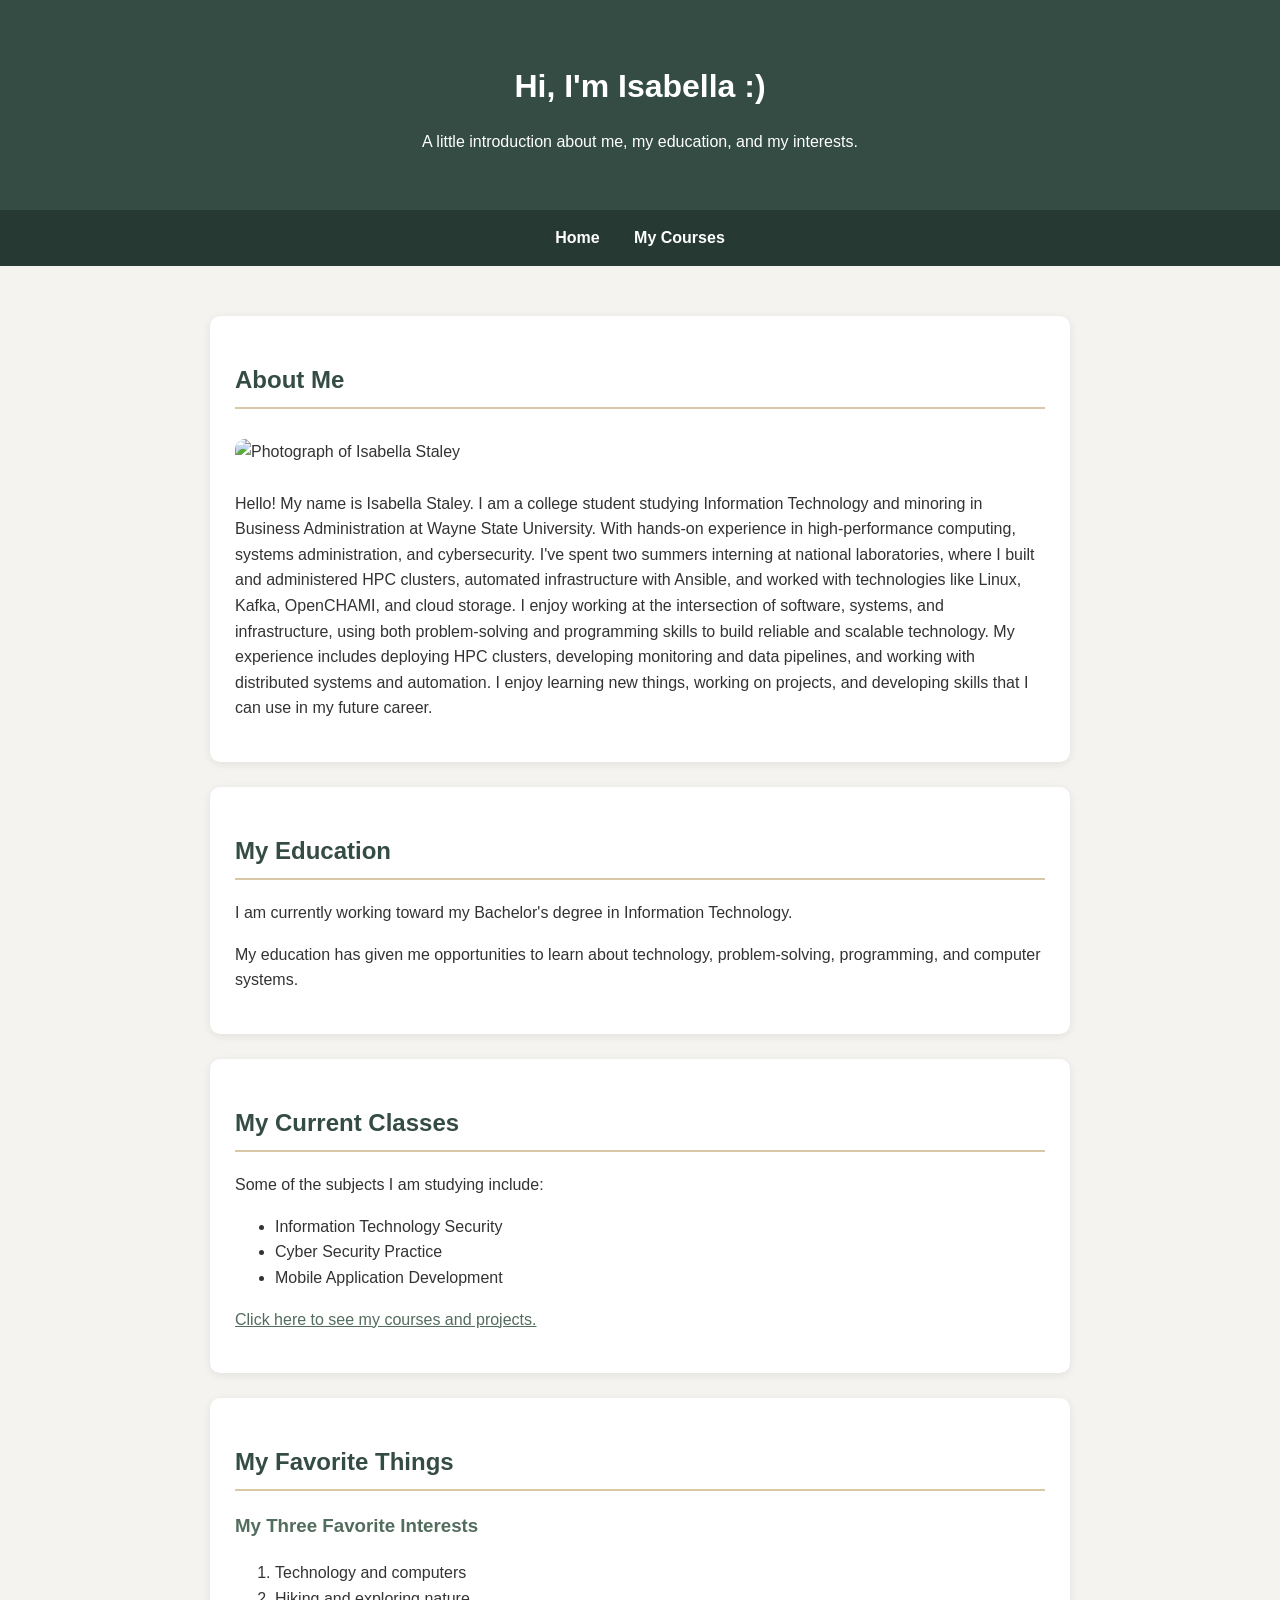
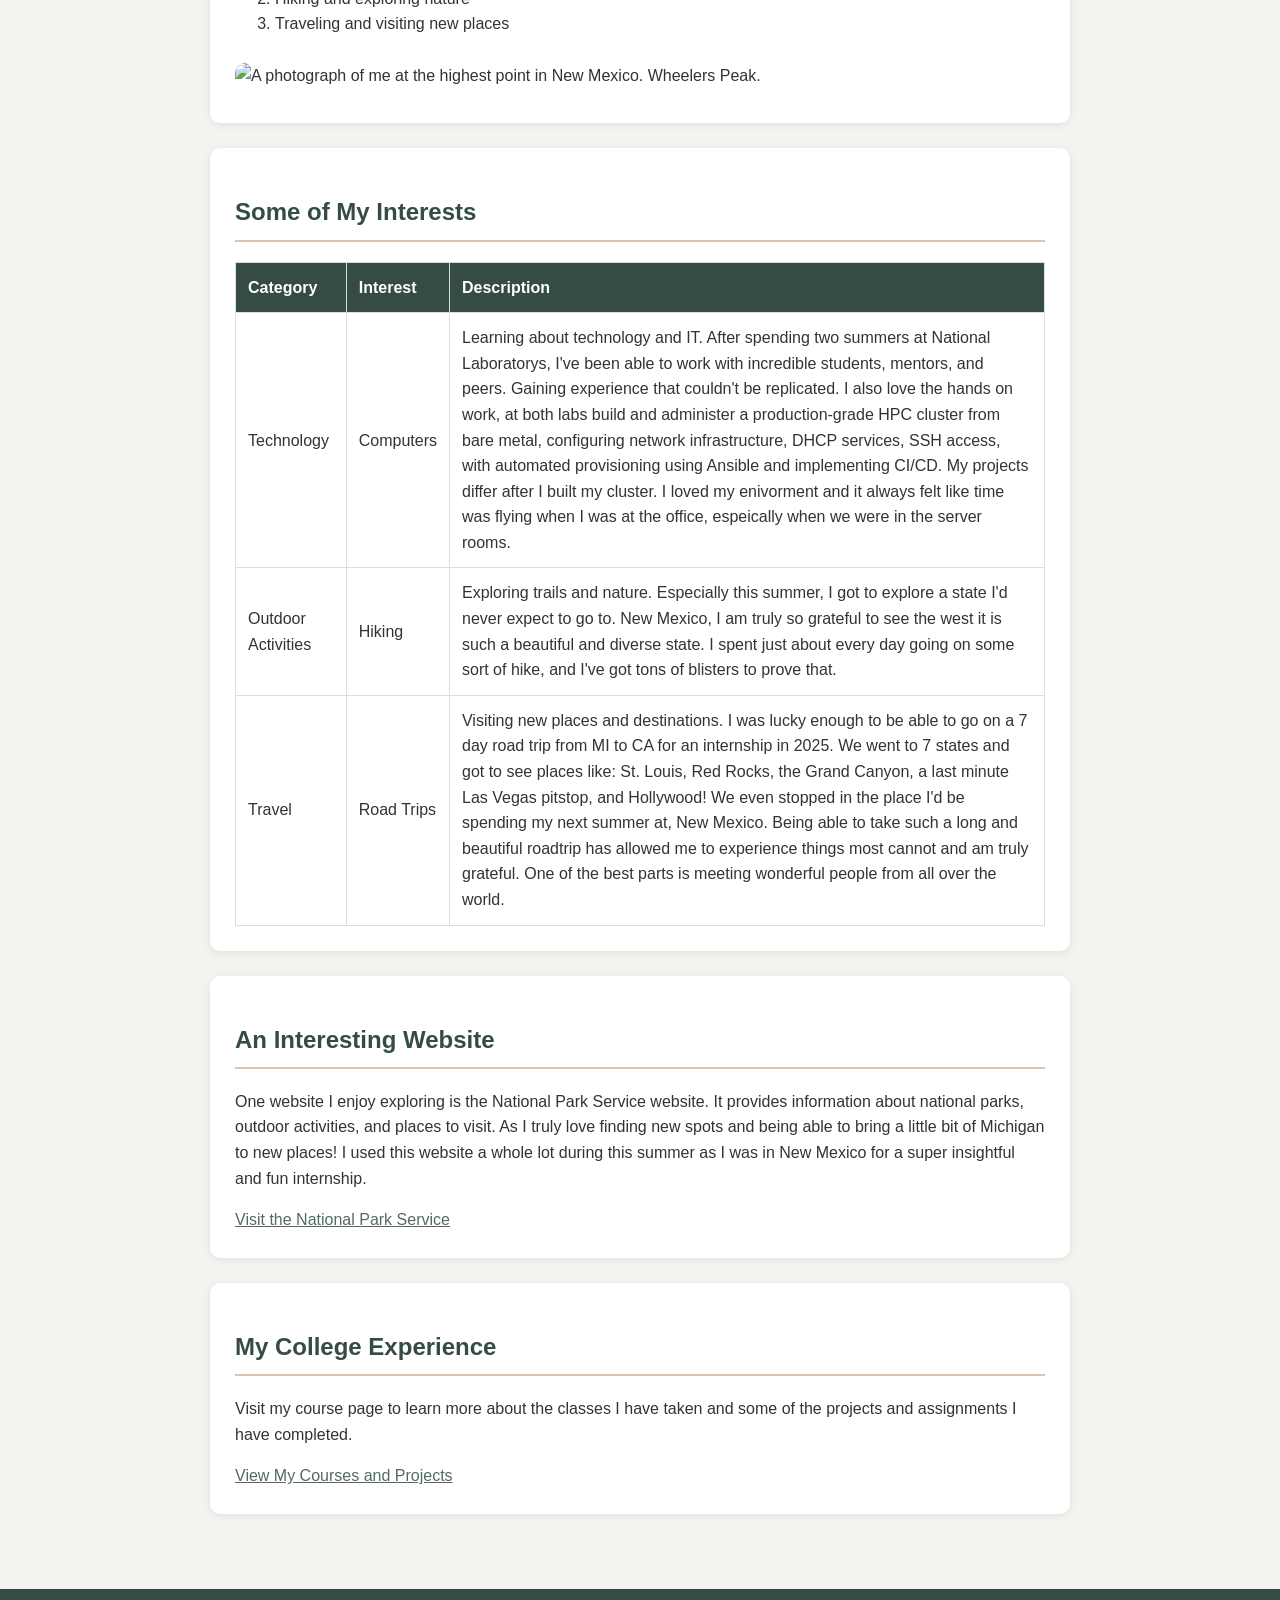
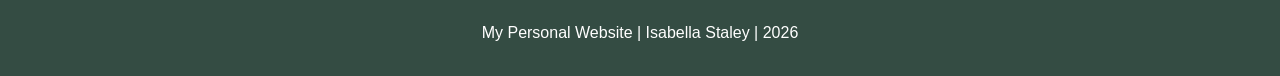
==== index.html @ d5dba24c "Add files via upload" ====
<!DOCTYPE html>
<html lang="en">

<head>
    <!-- Sets the character encoding so text displays correctly -->
    <meta charset="UTF-8">

    <!-- Makes the website adjust to different screen sizes -->
    <meta name="viewport" content="width=device-width, initial-scale=1.0">

    <!-- The title displayed on the browser tab -->
    <title>My Personal Website</title>

    <!-- Connects this HTML page to our CSS stylesheet -->
    <link rel="stylesheet" href="style.css">
</head>

<body>

    <!-- HEADER: The top section of the website -->
    <header>
        <h1>Hi, I'm Isabella :) </h1>
        <p>A little introduction about me, my education, and my interests.</p>
    </header>

    <!-- NAVIGATION: Allows visitors to move between pages -->
    <nav>
        <a href="index.html">Home</a>
        <a href="courses.html">My Courses</a>
    </nav>

    <!-- MAIN: Contains the primary information on the page -->
    <main>

        <!-- SECTION 1: Personal biography -->
        <section>
            <h2>About Me</h2>

            <!-- Replace profile.jpg with your own picture -->
            <img src="images/profile.jpg"
                 alt="Photograph of Isabella Staley"
                 class="profile-image">

            <p>
                Hello! My name is Isabella Staley. I am a college student
                studying Information Technology and minoring in 
                Business Administration at Wayne State
                University.

                With hands-on experience in high-performance computing,
                systems administration, and cybersecurity. I've spent 
                two summers interning at national laboratories, where 
                I built and administered HPC clusters, automated 
                infrastructure with Ansible, and worked with 
                technologies like Linux, Kafka, OpenCHAMI, and cloud 
                storage.
                
                I enjoy working at the intersection of software, 
                systems, and infrastructure, using both problem-solving
                and programming skills to build reliable and scalable 
                technology. My experience includes deploying HPC 
                clusters, developing monitoring and data pipelines, 
                and working with distributed systems and automation.

                I enjoy learning new things, working on projects,
                and developing skills that I can use in my future
                career.
            </p>
        </section>

        <!-- SECTION 2: Education information -->
        <section>
            <h2>My Education</h2>

            <p>
                I am currently working toward my Bachelor's
                degree in Information Technology.
            </p>

            <p>
                My education has given me opportunities to learn
                about technology, problem-solving, programming,
                and computer systems.
            </p>
        </section>

        <!-- SECTION 3: Current classes -->
        <section>
            <h2>My Current Classes</h2>

            <p>Some of the subjects I am studying include:</p>

            <ul>
                <li>Information Technology Security</li>
                <li>Cyber Security Practice</li>
                <li>Mobile Application Development</li>
            </ul>

            <!-- Links to the second HTML page -->
            <p>
                <a href="courses.html">
                    Click here to see my courses and projects.
                </a>
            </p>
        </section>

        <!-- SECTION 4: Favorite things and personal interests -->
        <section>
            <h2>My Favorite Things</h2>

            <h3>My Three Favorite Interests</h3>

            <ol>
                <li>Technology and computers</li>
                <li>Hiking and exploring nature</li>
                <li>Traveling and visiting new places</li>
            </ol>

            <!-- Second  image -->
            <img src="images/interest.jpg"
                 alt="A photograph of me at the highest point in New Mexico. Wheelers Peak."
                 class="interest-image">
        </section>

        <!-- SECTION 5: HTML table -->
        <section>
            <h2>Some of My Interests</h2>

            <table>
                <!-- Table heading row -->
                <tr>
                    <th>Category</th>
                    <th>Interest</th>
                    <th>Description</th>
                </tr>

                <!-- First table row -->
                <tr>
                    <td>Technology</td>
                    <td>Computers</td>
                    <td>Learning about technology and IT.
                        After spending two summers at 
                        National Laboratorys, I've been 
                        able to work with incredible 
                        students, mentors, and peers. 
                        Gaining experience that couldn't 
                        be replicated. I also love the 
                        hands on work, at both labs build 
                        and administer a production-grade
                        HPC cluster from bare metal, 
                        configuring network infrastructure,
                        DHCP services, SSH access, with 
                        automated provisioning using Ansible
                        and implementing CI/CD. My projects
                        differ after I built my cluster. I 
                        loved my enivorment and it always 
                        felt like time was flying when I was
                        at the office, espeically when we 
                        were in the server rooms. 

                    </td>
                </tr>
        
                <!-- Second table row -->
                 <tr>
                    <td>Outdoor Activities</td>
                    <td>Hiking</td>
                    <td>Exploring trails and nature. Especially 
                        this summer, I got to explore a state 
                        I'd never expect to go to. New Mexico,
                         I am truly so grateful to see the west 
                        it is such a beautiful and diverse state.
                        I spent just about every day going on 
                        some sort of hike, and I've got tons of 
                        blisters to prove that.
                    </td>
                </tr>

                <!-- Third table row -->
                <tr>
                    <td>Travel</td>
                    <td>Road Trips</td>
                    <td>Visiting new places and destinations.
                        I was lucky enough to be able to go
                        on a 7 day road trip from MI to CA
                        for an internship in 2025. We went 
                        to 7 states and got to see places
                        like: St. Louis, Red Rocks, the 
                        Grand Canyon, a last minute Las 
                        Vegas pitstop, and Hollywood! We 
                        even stopped in the place I'd be 
                        spending my next summer at, New 
                        Mexico. Being able to take such a 
                        long and beautiful roadtrip has
                        allowed me to experience things
                        most cannot and am truly grateful.
                        One of the best parts is meeting
                        wonderful people from all over 
                        the world. 
                    </td>
                </tr>

            </table>
        </section>

        <!-- SECTION 6: external website link -->
        <section>
            <h2>An Interesting Website</h2>

            <p>
                One website I enjoy exploring is the National
                Park Service website. It provides information
                about national parks, outdoor activities, and
                places to visit. As I truly love finding new
                spots and being able to bring a little bit 
                of Michigan to new places! I used this website
                a whole lot during this summer as I was in New
                Mexico for a super insightful and fun 
                internship. 
            </p>

            <a href="https://www.nps.gov/"
               target="_blank"
               rel="noopener noreferrer">
                Visit the National Park Service
            </a>
        </section>

        <!-- SECTION 7: Link to the second webpage -->
        <section>
            <h2>My College Experience</h2>

            <p>
                Visit my course page to learn more about the
                classes I have taken and some of the projects
                and assignments I have completed.
            </p>

            <a href="courses.html">
                View My Courses and Projects
            </a>
        </section>

    </main>

    <!-- FOOTER: The bottom of the website -->
    <footer>
        <p>My Personal Website | Isabella Staley |  2026</p>
    </footer>

</body>
</html>
---- style.css ----
/* ==========================================
   GENERAL WEBSITE STYLING
   These settings apply to the entire website.
   ========================================== */

/* Makes element sizing easier to control */
* {
    box-sizing: border-box;
}

/* Controls the overall page appearance */
body {
    font-family: Arial, sans-serif;
    background-color: #f4f3ef;
    color: #333333;
    margin: 0;
    line-height: 1.6;
}


/* ==========================================
   HEADER
   Controls the top banner on both pages.
   ========================================== */

header {
    background-color: #344c43;
    color: white;
    text-align: center;
    padding: 40px 20px;
}

/* Adds spacing below the main heading */
header h1 {
    margin-bottom: 10px;
}

/* Styles the small description under the title */
header p {
    font-size: 16px;
}


/* ==========================================
   NAVIGATION BAR
   Controls the links between the two pages.
   ========================================== */

nav {
    background-color: #263a33;
    text-align: center;
    padding: 15px;
}

/* Controls the navigation links */
nav a {
    color: white;
    text-decoration: none;
    margin: 15px;
    font-weight: bold;
}

/* Changes the link color when the mouse hovers over it */
nav a:hover {
    color: #d8c8a5;
}


/* ==========================================
   MAIN CONTENT
   Controls the area where page information appears.
   ========================================== */

main {
    max-width: 900px;
    margin: 30px auto;
    padding: 20px;
}

/* Creates individual white content boxes */
section {
    background-color: white;
    padding: 25px;
    margin-bottom: 25px;
    border-radius: 10px;

    /* Adds a small shadow around each section */
    box-shadow: 0 2px 8px rgba(0, 0, 0, 0.08);
}


/* ==========================================
   HEADINGS
   Controls the appearance of titles and subtitles.
   ========================================== */

h2 {
    color: #344c43;
    border-bottom: 2px solid #d8c8a5;
    padding-bottom: 8px;
}

h3 {
    color: #526c5d;
}


/* ==========================================
   IMAGES
   Controls the size and appearance of pictures.
   ========================================== */

img {
    max-width: 100%;
    height: auto;
    border-radius: 10px;
    margin: 10px 0;
}

/* Controls the main profile picture */
.profile-image {
    width: 200px;
}

/* Controls the second picture */
.interest-image {
    width: 300px;
}


/* ==========================================
   TABLES
   Controls the table on the home page.
   ========================================== */

table {
    width: 100%;
    border-collapse: collapse;
    margin-top: 15px;
}

/* Adds borders and spacing to table cells */
th, td {
    border: 1px solid #dddddd;
    padding: 12px;
    text-align: left;
}

/* Gives the table heading row a background color */
th {
    background-color: #344c43;
    color: white;
}


/* ==========================================
   LINKS
   Controls links outside the navigation bar.
   ========================================== */

main a {
    color: #526c5d;
}

/* Adds an underline when hovering over links */
main a:hover {
    color: #263a33;
}


/* ==========================================
   COURSE ARTICLES
   Separates each course and project.
   ========================================== */

article {
    background-color: #f4f3ef;
    padding: 15px;
    margin: 15px 0;
    border-radius: 8px;
}


/* ==========================================
   FOOTER
   Controls the bottom of both pages.
   ========================================== */

footer {
    background-color: #344c43;
    color: white;
    text-align: center;
    padding: 15px;
    margin-top: 30px;
}


/* ==========================================
   MOBILE SCREEN SUPPORT
   Adjusts the website for smaller screens.
   ========================================== */

@media (max-width: 600px) {

    /* Reduces the spacing around the main content */
    main {
        padding: 12px;
    }

    /* Makes navigation links fit smaller screens */
    nav a {
        margin: 8px;
    }

    /* Reduces section spacing on smaller screens */
    section {
        padding: 15px;
    }

    /* Allows wide tables to be viewed more easily */
    table {
        font-size: 14px;
    }
}
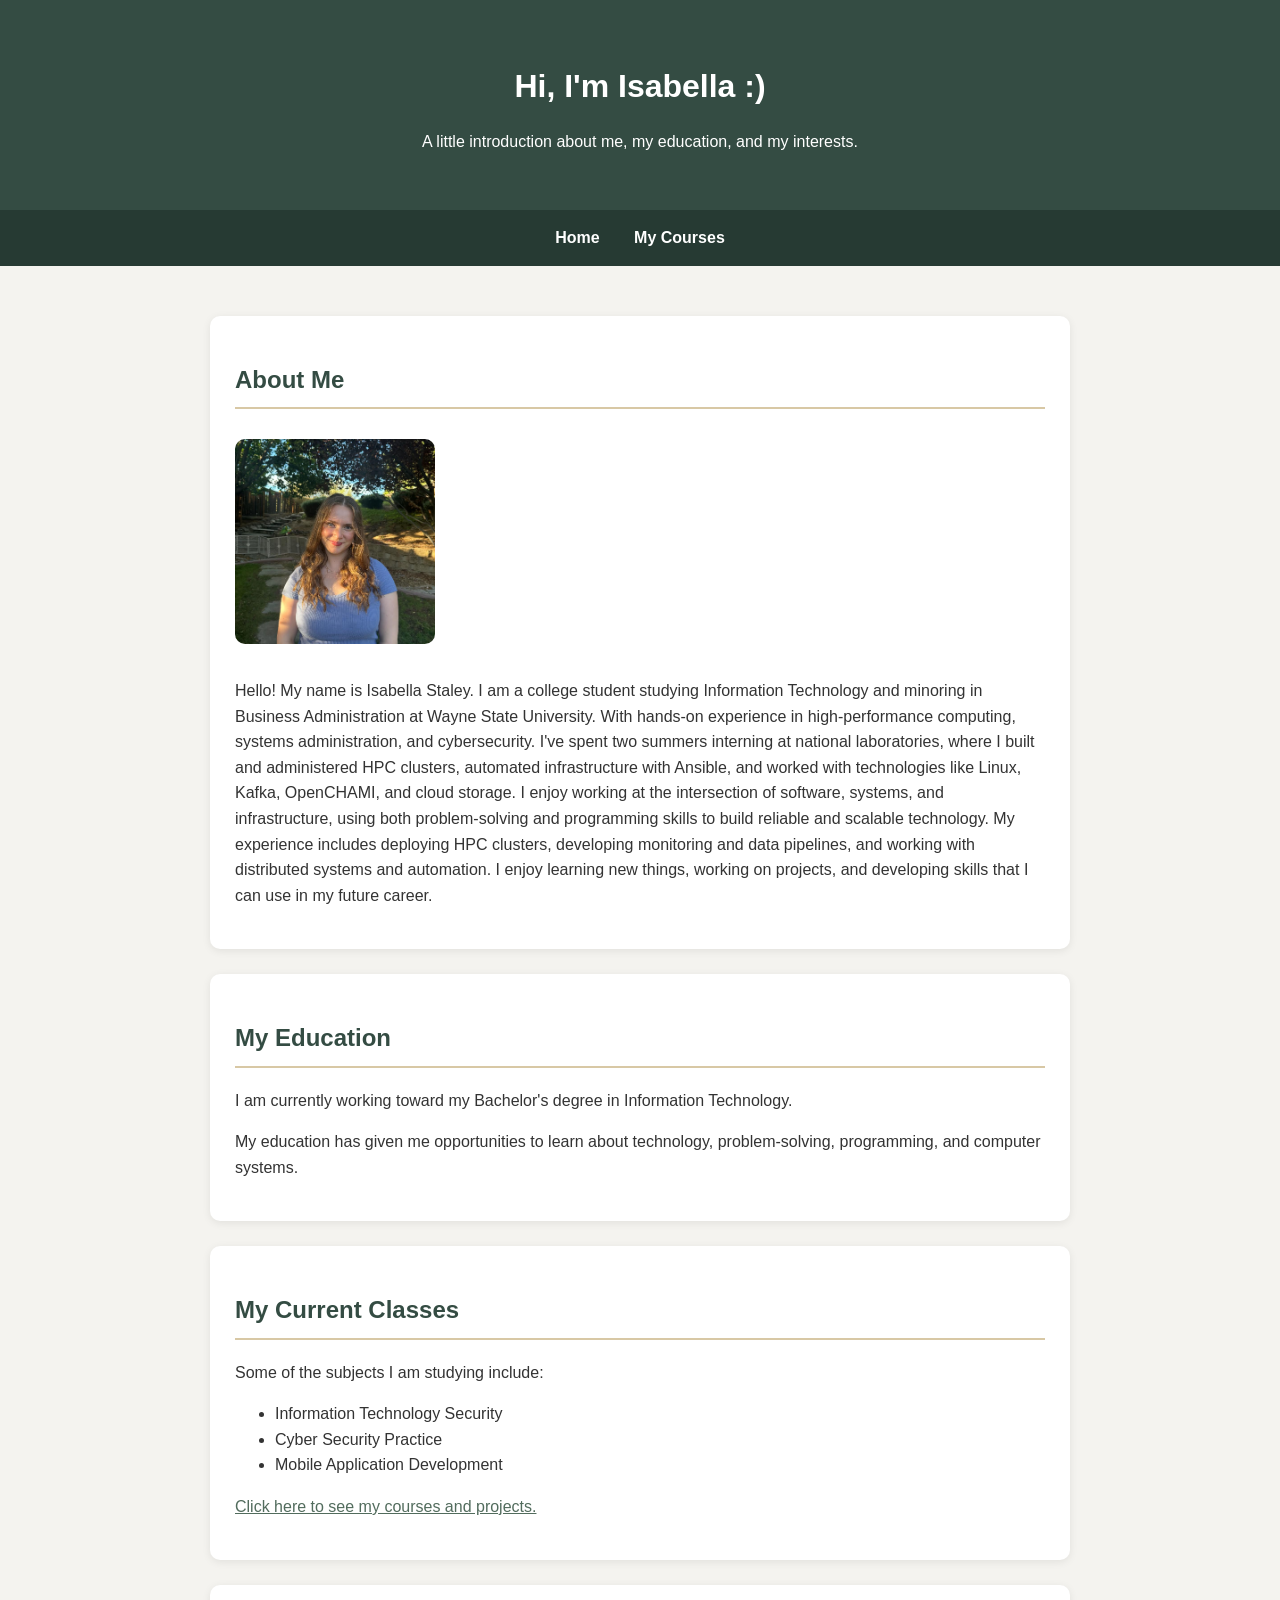
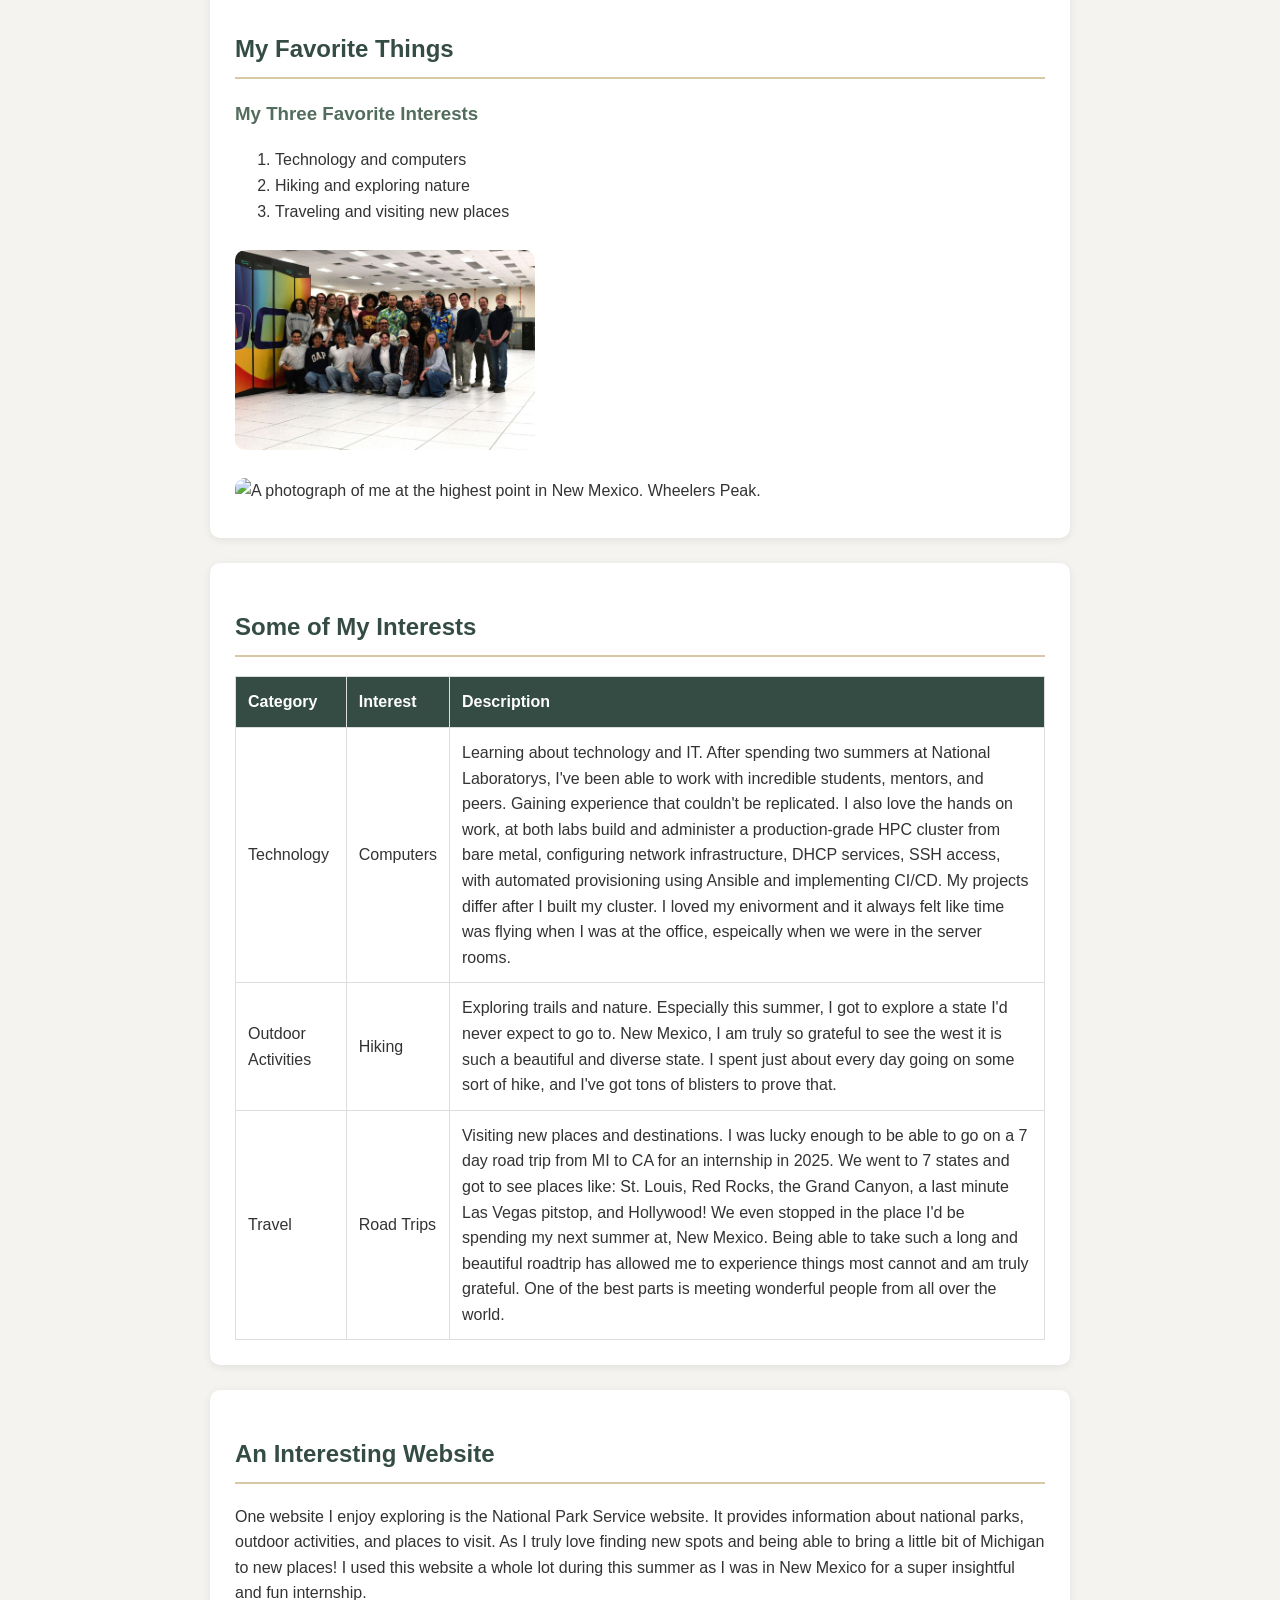
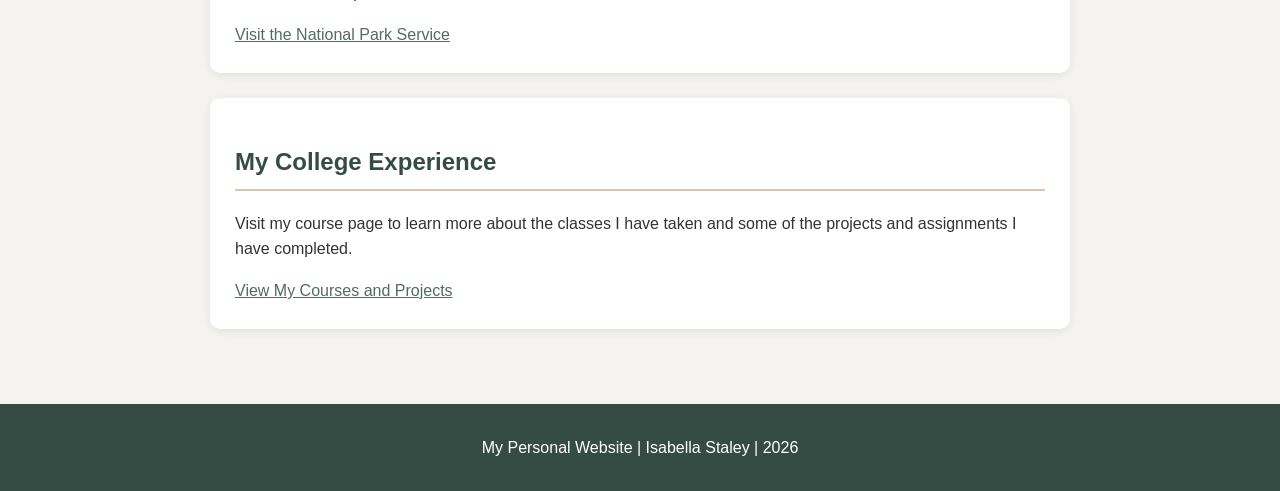
==== commit b315f111: "Add files via upload" ====
--- a/index.html
+++ b/index.html
@@ -119,8 +119,12 @@
 
             <!-- Second  image -->
             <img src="images/interest.jpg"
+                 alt="A photograph of me with my mentors and coworkers while interning  at Los Alamos National Laboratory."
+                 class="interest-image">
+
+            <img src="images/hiking.jpg"
                  alt="A photograph of me at the highest point in New Mexico. Wheelers Peak."
-                 class="interest-image">
+                 class="hiking-image">
         </section>
 
         <!-- SECTION 5: HTML table -->
